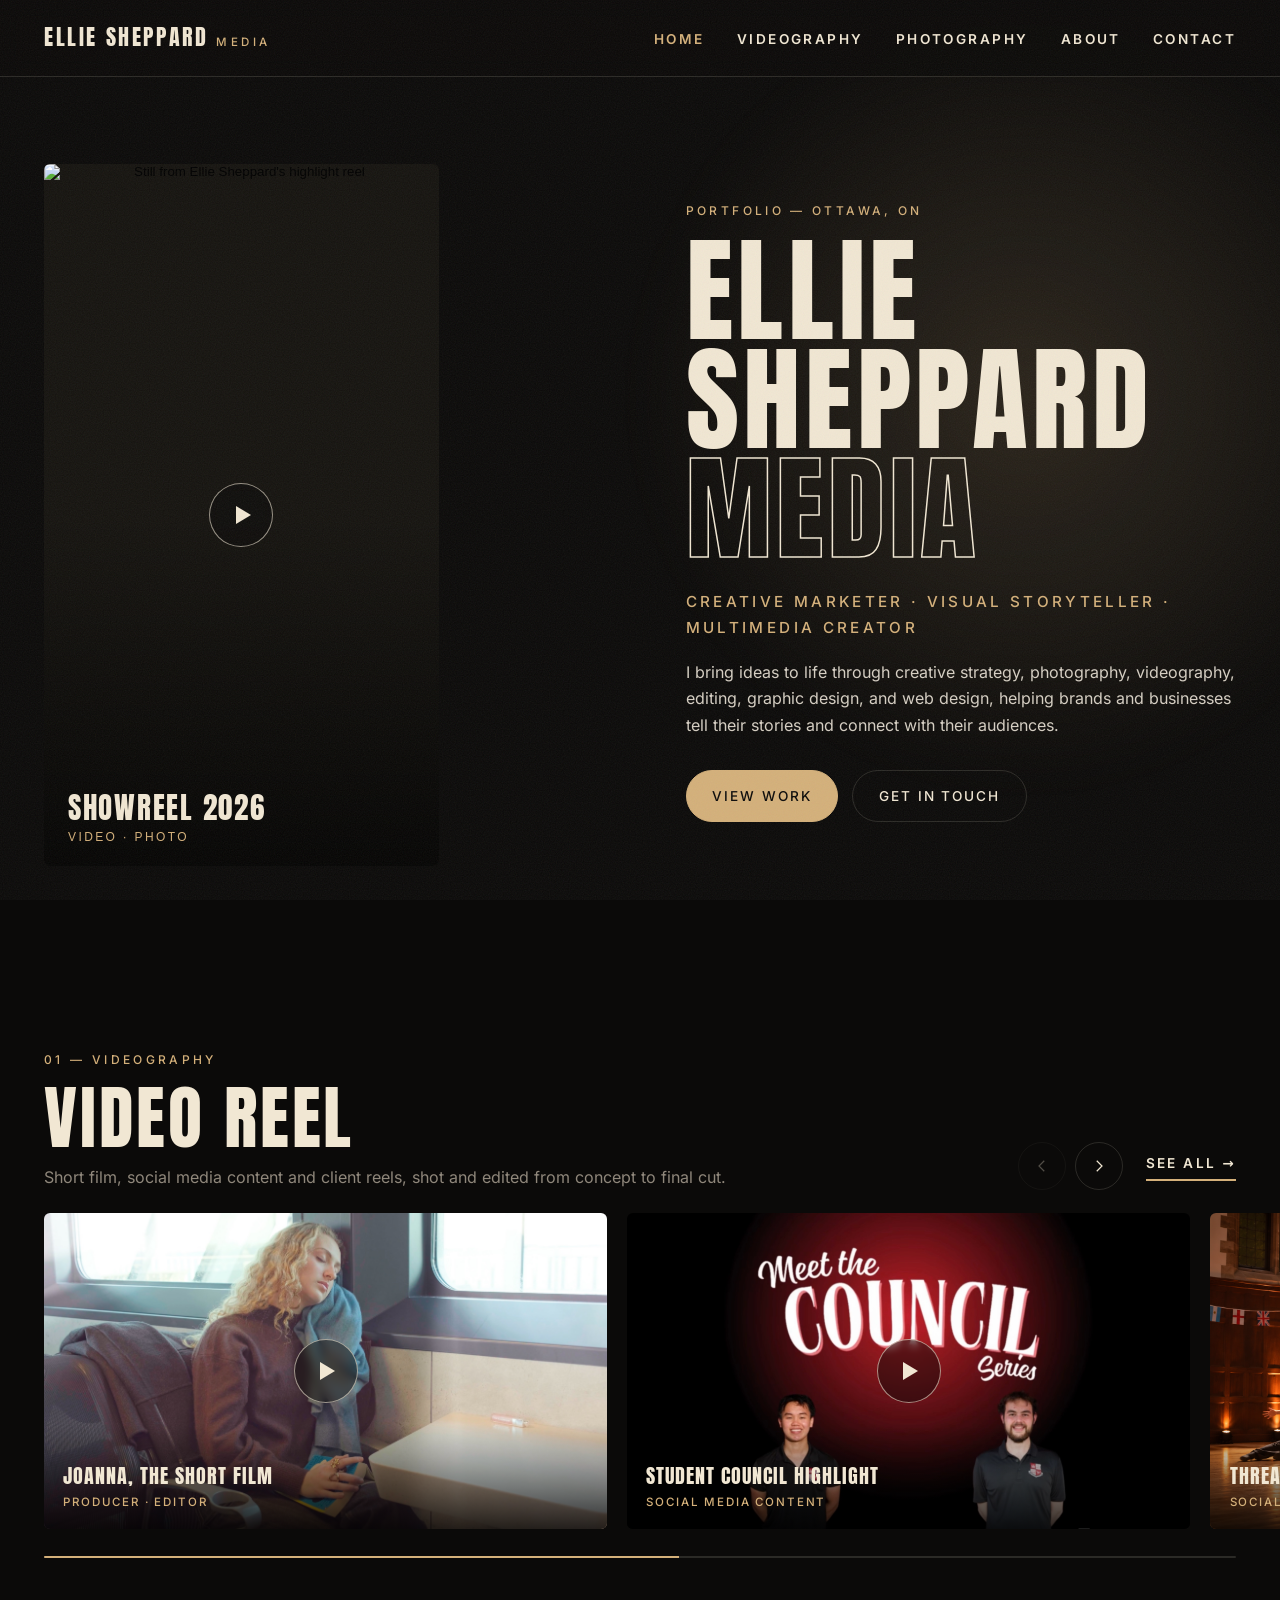
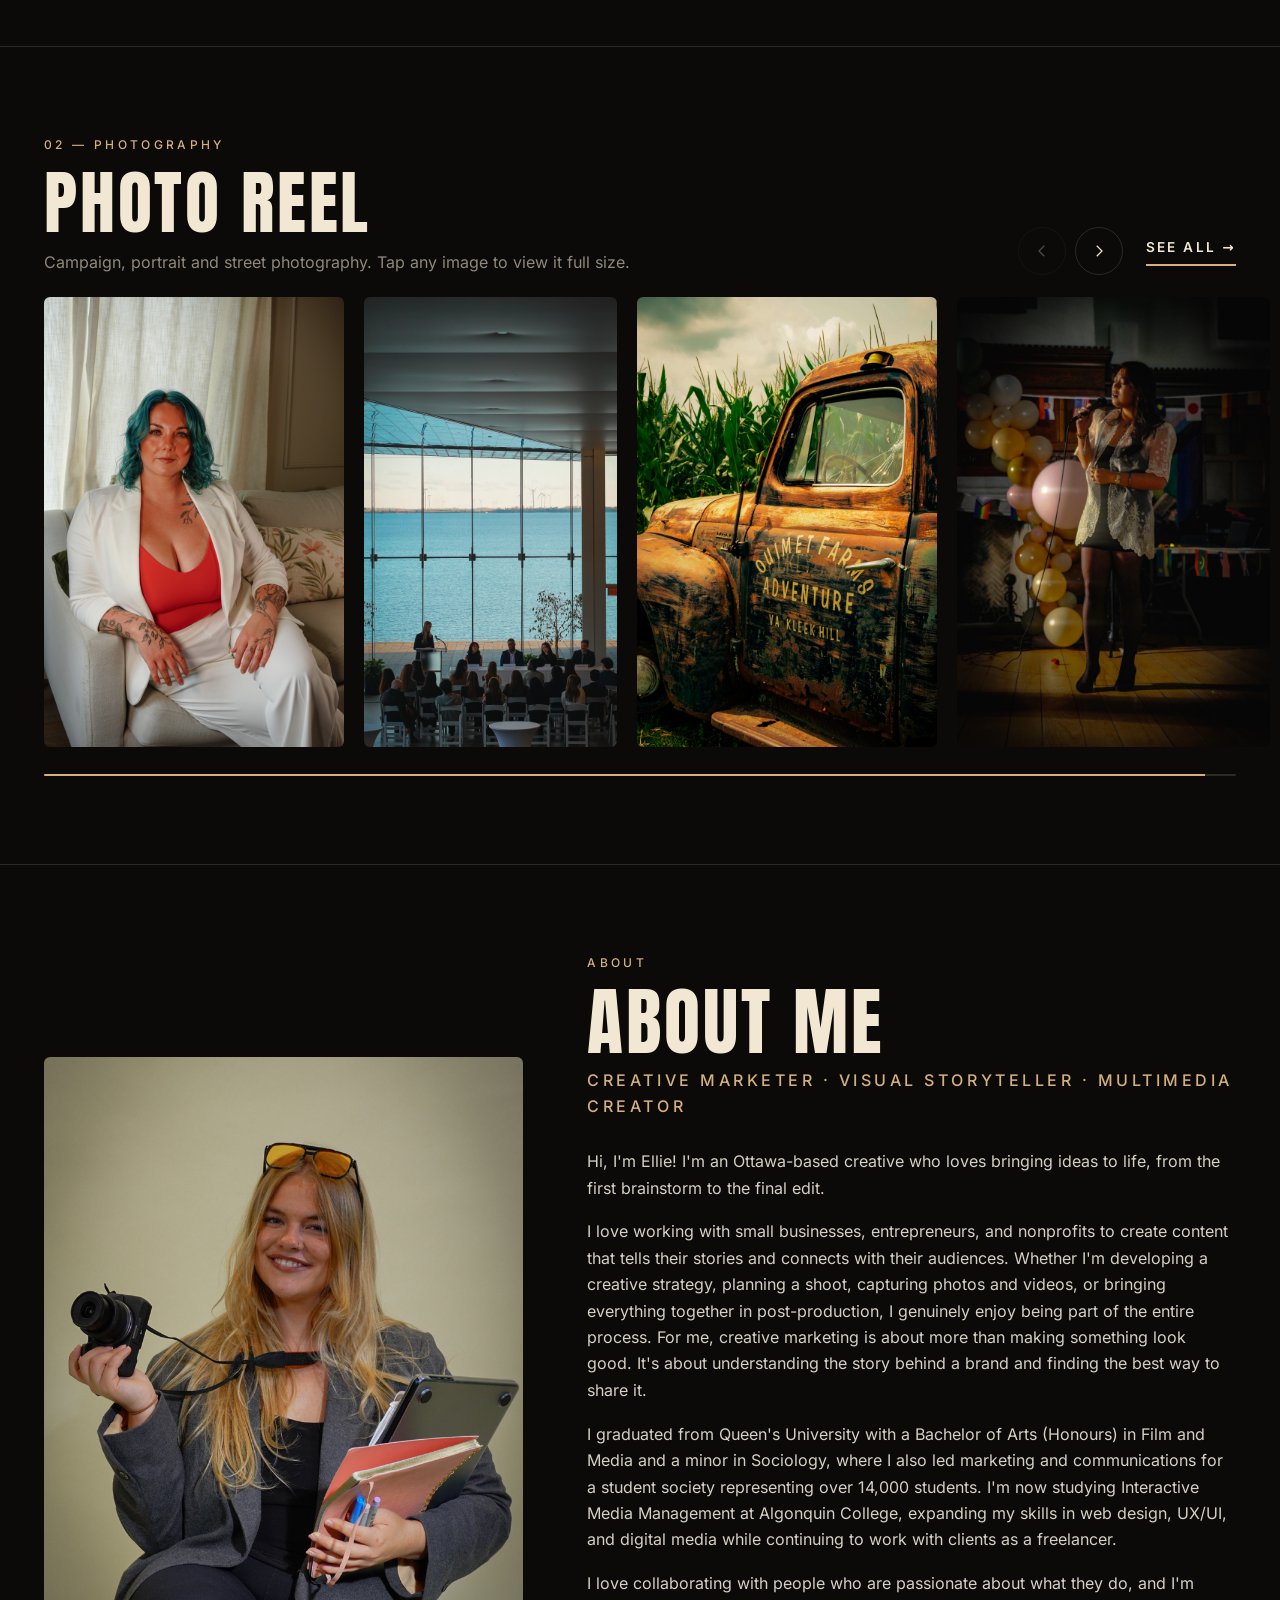
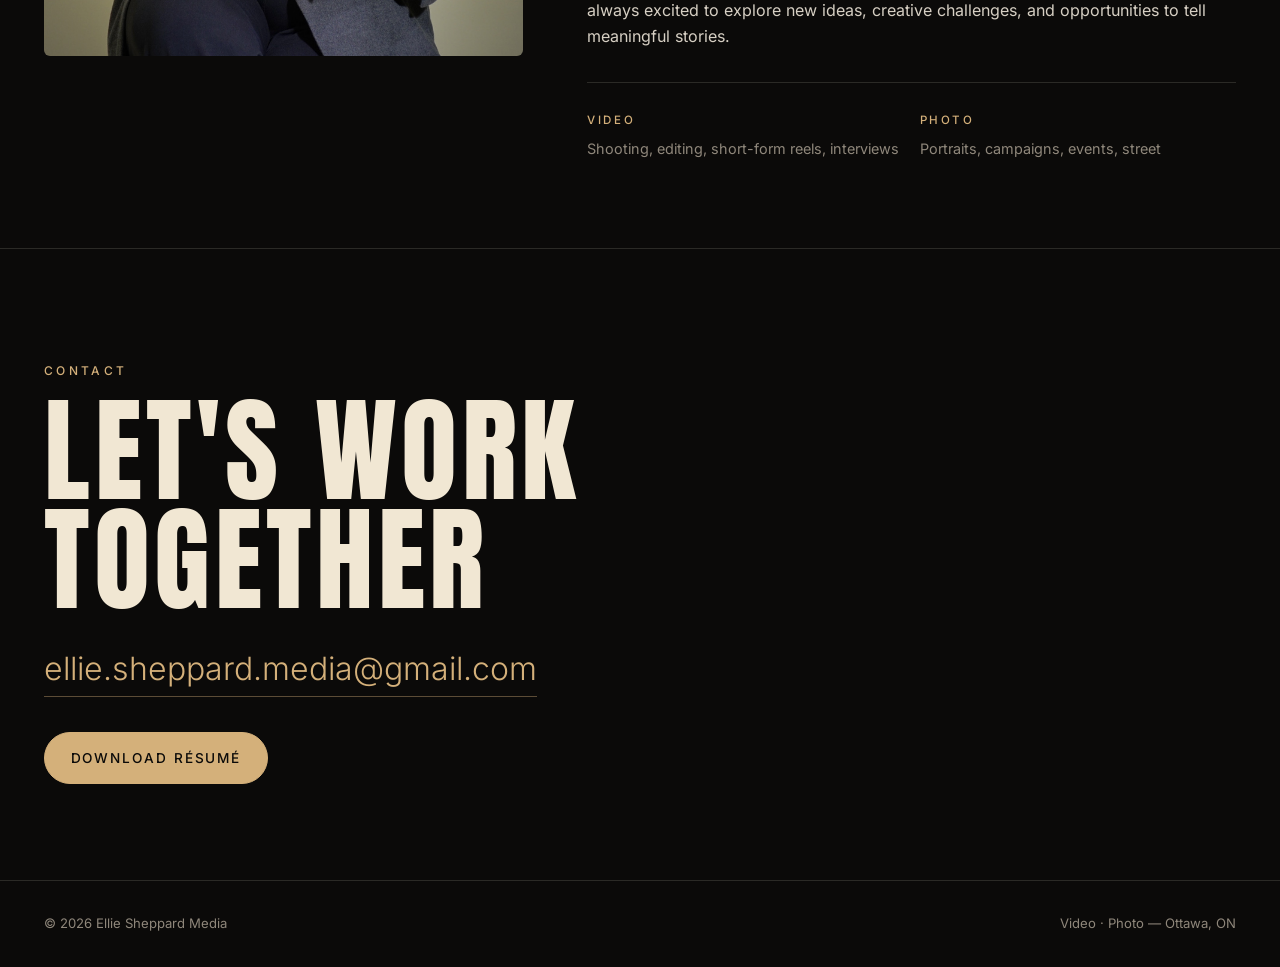
==== index.html @ 765bbcaa "Add files via upload" ====
<!DOCTYPE html>
<html lang="en">

<head>
  <meta charset="UTF-8">
  <meta name="viewport" content="width=device-width, initial-scale=1.0">
  <title>Ellie Sheppard Media — Video &amp; Photo</title>
  <meta name="description"
    content="Portfolio of Ellie Sheppard — visual storyteller, video editor and photographer based in Ottawa.">
  <link rel="stylesheet" href="css/style.css">
</head>

<body>
  <a class="skip-link" href="#main">Skip to content</a>

  <!-- ============ HEADER (same on every page) ============ -->
  <header class="site-header">
    <div class="container nav-bar">
      <a class="logo" href="index.html">ELLIE SHEPPARD <span>Media</span></a>
      <button class="nav-toggle" aria-label="Open menu" aria-expanded="false" aria-controls="nav-links">
        <span></span><span></span><span></span>
      </button>
      <ul class="nav-links" id="nav-links">
        <li><a href="index.html" aria-current="page">Home</a></li>
        <li><a href="videography.html">Videography</a></li>
        <li><a href="photography.html">Photography</a></li>
        <li><a href="index.html#about">About</a></li>
        <li><a href="index.html#contact">Contact</a></li>
      </ul>
    </div>
  </header>

  <main id="main">

    <!-- ============ HERO ============ -->
    <section class="hero">
      <div class="container hero-grid">
        <div class="hero-media reveal">
          <!-- Put your showreel's Vimeo link/ID in data-vimeo -->
          <button class="showreel" data-vimeo="https://vimeo.com/1246930982" data-inline aria-label="Play showreel">
            <img src="https://vumbnail.com/1246930982.jpg" alt="Still from Ellie Sheppard's highlight reel">
            <span class="play" aria-hidden="true"></span>
            <span class="showreel-label">
              <strong>Showreel 2026</strong>
              <em>Video · Photo</em>
            </span>
          </button>
        </div>

        <div class="hero-text reveal">
          <span class="eyebrow">Portfolio — Ottawa, ON</span>
          <h1 class="display hero-title">Ellie<br>Sheppard<br><span class="outline">Media</span></h1>
          <p class="tagline">Creative Marketer · Visual Storyteller · Multimedia Creator</p>
          <p class="lead">I bring ideas to life through creative strategy, photography, videography, editing, graphic design, and web design, helping brands and businesses tell their stories and connect with their audiences.</p>
          <div class="btn-row">
            <a class="btn" href="#work">View work</a>
            <a class="btn btn--ghost" href="#contact">Get in touch</a>
          </div>
        </div>
      </div>
    </section>

    <!-- ============ SELECTED WORK: VIDEO ============ -->
    <section class="section" id="work">
      <div class="group">
        <div class="container section-head reveal">
          <div class="head-text">
            <span class="eyebrow">01 — Videography</span>
            <h2 class="display">Video Reel</h2>
            <p>Short film, social media content and client reels, shot and edited from concept to final cut.</p>
          </div>
          <div class="controls">
            <button class="arrow" data-dir="-1" aria-label="Previous"><svg viewBox="0 0 24 24" fill="none"
                stroke="currentColor" stroke-width="1.6">
                <path d="M15 5l-7 7 7 7" />
              </svg></button>
            <button class="arrow" data-dir="1" aria-label="Next"><svg viewBox="0 0 24 24" fill="none"
                stroke="currentColor" stroke-width="1.6">
                <path d="M9 5l7 7-7 7" />
              </svg></button>
            <a class="see-all" href="videography.html">See all →</a>
          </div>
        </div>
        <div class="carousel">
          <div class="track">
            <!-- VIDEO CARD: paste the Vimeo link or ID into data-vimeo -->
            <button class="card card--landscape" data-vimeo="https://vimeo.com/1201896177?fl=ip&fe=ec&share=copy">
              <img src="photos-videos/Photography/joanna-thumbnail.jpeg" alt="Short film Joanna" loading="lazy">
              <span class="play" aria-hidden="true"></span>
              <span class="caption"><strong>Joanna, The Short Film</strong><em>Producer · Editor</em></span>
            </button>
            <button class="card card--landscape" data-vimeo="https://vimeo.com/1166498525?fl=tl&fe=ec&share=copy">
              <img src="photos-videos/Photography/mtc-thumbnail.jpeg" alt="Student council highlight interview"
                loading="lazy">
              <span class="play" aria-hidden="true"></span>
              <span class="caption"><strong>Student Council Highlight</strong><em>Social Media Content</em></span>
            </button>
            <button class="card card--landscape" data-vimeo="https://vimeo.com/1166500563?fl=tl&fe=ec&share=copy">
              <img src="photos-videos/Photography/threads-thumbnail.png" alt="Threads Cultural Fashion Show"
                loading="lazy">
              <span class="play" aria-hidden="true"></span>
              <span class="caption"><strong>Threads Cultural Fashion Show</strong><em>Social Media Content </em></span>
            </button>
            <button class="card card--landscape" data-vimeo="https://vimeo.com/1201770491?share=copy&fl=sv&fe=ci">
              <img src="photos-videos/Photography/founder-thumbnail.jpeg" alt="Two students against a red wall"
                loading="lazy">
              <span class="play" aria-hidden="true"></span>
              <span class="caption"><strong>Founder Story</strong><em>Videographer · Social Media Content</em></span>
            </button>
          </div>
          <div class="progress"><span></span></div>
        </div>
      </div>
    </section>

    <!-- ============ SELECTED WORK: PHOTO ============ -->
    <section class="section">
      <div class="group">
        <div class="container section-head reveal">
          <div class="head-text">
            <span class="eyebrow">02 — Photography</span>
            <h2 class="display">Photo Reel</h2>
            <p>Campaign, portrait and street photography. Tap any image to view it full size.</p>
          </div>
          <div class="controls">
            <button class="arrow" data-dir="-1" aria-label="Previous"><svg viewBox="0 0 24 24" fill="none"
                stroke="currentColor" stroke-width="1.6">
                <path d="M15 5l-7 7 7 7" />
              </svg></button>
            <button class="arrow" data-dir="1" aria-label="Next"><svg viewBox="0 0 24 24" fill="none"
                stroke="currentColor" stroke-width="1.6">
                <path d="M9 5l7 7-7 7" />
              </svg></button>
            <a class="see-all" href="photography.html">See all →</a>
          </div>
        </div>
        <div class="carousel">
          <div class="track">
            <!-- PHOTO CARD: just swap the image file -->
            <button class="card card--photo" data-photo>
              <img src="photos-videos/Photography/STAYBL-Bookcover-2.jpg"
                alt="Headshot taken of a client for her book cover image" loading="lazy">
            </button>
            <button class="card card--photo" data-photo>
              <img src="photos-videos/Photography/Life-AAS-3.jpg" alt="Student network event in progress"
                loading="lazy">
            </button>
            <button class="card card--photo" data-photo>
              <img src="photos-videos/Photography/truck-2.jpg" alt="Truck in corn field representing company logo"
                loading="lazy">
            </button>
            <button class="card card--photo" data-photo>
              <img src="photos-videos/Photography/threads-final.jpg" alt="Singer performing at fashion show"
                loading="lazy">
            </button>
          </div>
          <div class="progress"><span></span></div>
        </div>
      </div>
    </section>

    <!-- ============ ABOUT ============ -->
    <section class="section" id="about">
      <div class="container about-grid">
        <div class="about-photo reveal">
          <img src="photos-videos/Photography/ellie-headshot.jpg" alt="Portrait of Ellie Sheppard" loading="lazy">
        </div>
        <div class="about-text reveal">
          <div class="head">
            <span class="eyebrow">About</span>
            <h2 class="display">About Me</h2>
            <span class="tagline">Creative Marketer · Visual Storyteller · Multimedia Creator</span>
          </div>
          <p>Hi, I'm Ellie! I'm an Ottawa-based creative who loves bringing ideas to life, from the first brainstorm to the final edit.</p>
          <p>I love working with small businesses, entrepreneurs, and nonprofits to create content that tells their stories and connects with their audiences. Whether I'm developing a creative strategy, planning a shoot, capturing photos and videos, or bringing everything together in post-production, I genuinely enjoy being part of the entire process. For me, creative marketing is about more than making something look good. It's about understanding the story behind a brand and finding the best way to share it.</p>
          <p>I graduated from Queen's University with a Bachelor of Arts (Honours) in Film and Media and a minor in Sociology, where I also led marketing and communications for a student society representing over 14,000 students. I'm now studying Interactive Media Management at Algonquin College, expanding my skills in web design, UX/UI, and digital media while continuing to work with clients as a freelancer.</p>
          <p>I love collaborating with people who are passionate about what they do, and I'm always excited to explore new ideas, creative challenges, and opportunities to tell meaningful stories.</p>
          <div class="skills">
            <div>
              <h4>Video</h4>
              <p>Shooting, editing, short-form reels, interviews</p>
            </div>
            <div>
              <h4>Photo</h4>
              <p>Portraits, campaigns, events, street</p>
            </div>
          </div>
        </div>
      </div>
    </section>

    <!-- ============ CONTACT ============ -->
    <section class="section contact" id="contact">
      <div class="container reveal">
        <span class="eyebrow">Contact</span>
        <h2 class="display">Let's work<br>together</h2>
        <a class="email" href="mailto:ellie.sheppard.media@gmail.com">ellie.sheppard.media@gmail.com</a>
        <div class="btn-row">
          <!-- CHANGE: put resume.pdf in the main folder -->
          <a class="btn" href="resume.pdf" target="_blank" rel="noopener">Download résumé</a>
        </div>
      </div>
    </section>
  </main>

  <!-- ============ FOOTER (same on every page) ============ -->
  <footer class="site-footer">
    <div class="container">
      <span>© <span data-year>2026</span> Ellie Sheppard Media</span>
      <span>Video · Photo — Ottawa, ON</span>
    </div>
  </footer>

  <!-- Lightbox for videos and photos -->
  <dialog class="lightbox" aria-label="Media viewer">
    <button class="lb-close" aria-label="Close">Close ✕</button>
    <div class="lb-content"></div>
  </dialog>

  <script src="js/main.js"></script>
</body>

</html>
---- css/style.css ----
/* =========================================================
   Ellie Sheppard Media — Portfolio
   Colours + fonts live in :root so they're easy to change.
   ========================================================= */

/* 2 fonts: Anton (titles) + Inter (everything else). Stored in /fonts (OFL-licensed) */
@font-face { font-family: "Anton"; src: url("../fonts/anton-latin-400-normal.woff2") format("woff2"); font-weight: 400; font-style: normal; font-display: swap; }
@font-face { font-family: "Inter"; src: url("../fonts/inter-latin-300-normal.woff2") format("woff2"); font-weight: 300; font-style: normal; font-display: swap; }
@font-face { font-family: "Inter"; src: url("../fonts/inter-latin-400-normal.woff2") format("woff2"); font-weight: 400; font-style: normal; font-display: swap; }
@font-face { font-family: "Inter"; src: url("../fonts/inter-latin-500-normal.woff2") format("woff2"); font-weight: 500; font-style: normal; font-display: swap; }
@font-face { font-family: "Inter"; src: url("../fonts/inter-latin-600-normal.woff2") format("woff2"); font-weight: 600; font-style: normal; font-display: swap; }

:root {
  --bg: #0b0a09;         /* page background (near-black) */
  --bg-2: #15130f;        /* cards / panels */
  --cream: #f1e7d3;       /* headings */
  --gold: #d4b07a;        /* accent */
  --text: #d6cfc3;        /* body text */
  --muted: #8f877b;       /* secondary text */
  --line: rgba(241, 231, 211, 0.14);

  --font-display: "Anton", "Oswald", Impact, sans-serif;
  --font-body: "Inter", system-ui, -apple-system, sans-serif;

  --max: 1240px;
  /* side padding that lines carousels up with the content column */
  --pad: max(1.5rem, calc((100vw - var(--max)) / 2));
  --radius: 6px;
}

*,
*::before,
*::after { box-sizing: border-box; }

html { scroll-behavior: smooth; }

body {
  margin: 0;
  background: var(--bg);
  color: var(--text);
  font-family: var(--font-body);
  font-size: 1rem;
  line-height: 1.65;
  -webkit-font-smoothing: antialiased;
  overflow-x: hidden;
}

/* Film-grain overlay */
body::after {
  content: "";
  position: fixed;
  inset: 0;
  pointer-events: none;
  z-index: 100;
  opacity: 0.07;
  background-image: url("data:image/svg+xml,%3Csvg xmlns='http://www.w3.org/2000/svg' width='200' height='200'%3E%3Cfilter id='n'%3E%3CfeTurbulence type='fractalNoise' baseFrequency='.85' numOctaves='3' stitchTiles='stitch'/%3E%3C/filter%3E%3Crect width='100%25' height='100%25' filter='url(%23n)'/%3E%3C/svg%3E");
}

img { display: block; max-width: 100%; }
a { color: inherit; }

.container {
  width: 100%;
  max-width: var(--max);
  margin: 0 auto;
  padding: 0 1.5rem;
}

.skip-link {
  position: absolute;
  left: -999px;
  top: 0;
  background: var(--gold);
  color: var(--bg);
  padding: .5rem 1rem;
  z-index: 200;
}
.skip-link:focus { left: 1rem; }

:focus-visible { outline: 2px solid var(--gold); outline-offset: 3px; }

/* ---------- Type ---------- */

.eyebrow {
  display: block;
  font-family: var(--font-body);
  font-size: .75rem;
  font-weight: 500;
  letter-spacing: .28em;
  text-transform: uppercase;
  color: var(--gold);
  margin-bottom: .9rem;
}

.display {
  font-family: var(--font-display);
  font-weight: 400;
  text-transform: uppercase;
  letter-spacing: .04em;
  line-height: .95;
  color: var(--cream);
  margin: 0;
}

.tagline {
  font-family: var(--font-body);
  font-weight: 500;
  text-transform: uppercase;
  color: var(--gold);
  letter-spacing: .22em;
}

/* ---------- Header ---------- */

.site-header {
  position: sticky;
  top: 0;
  z-index: 50;
  background: rgba(11, 10, 9, .82);
  backdrop-filter: blur(10px);
  -webkit-backdrop-filter: blur(10px);
  border-bottom: 1px solid var(--line);
}

.nav-bar {
  display: flex;
  align-items: center;
  justify-content: space-between;
  height: 76px;
}

.logo {
  text-decoration: none;
  display: flex;
  align-items: baseline;
  gap: .5rem;
  font-family: var(--font-display);
  font-size: 1.35rem;
  letter-spacing: .12em;
  color: var(--cream);
  white-space: nowrap;
}
.logo span {
  font-family: var(--font-body);
  font-size: .72rem;
  font-weight: 500;
  letter-spacing: .3em;
  text-transform: uppercase;
  color: var(--gold);
}

.nav-links {
  display: flex;
  gap: 2rem;
  list-style: none;
  margin: 0;
  padding: 0;
}
.nav-links a {
  font-family: var(--font-body);
  font-size: .85rem;
  font-weight: 600;
  letter-spacing: .18em;
  text-transform: uppercase;
  text-decoration: none;
  color: var(--cream);
  transition: color .2s;
}
.nav-links a:hover,
.nav-links a[aria-current="page"] { color: var(--gold); }

.nav-toggle {
  display: none;
  background: none;
  border: 0;
  color: var(--cream);
  cursor: pointer;
  padding: .5rem;
}
.nav-toggle span {
  display: block;
  width: 26px;
  height: 2px;
  background: currentColor;
  margin: 6px 0;
  transition: transform .3s, opacity .3s;
}

@media (max-width: 860px) {
  .nav-toggle { display: block; }
  .nav-links {
    position: absolute;
    top: 76px;
    right: 0;
    left: 0;
    flex-direction: column;
    align-items: flex-end;
    gap: 1.2rem;
    padding: 1.75rem 1.5rem 2rem;
    background: var(--bg);
    border-bottom: 1px solid var(--line);
    display: none;
  }
  .nav-links.open { display: flex; }
  .nav-links a { font-size: 1rem; }
  .nav-toggle[aria-expanded="true"] span:nth-child(1) { transform: translateY(8px) rotate(45deg); }
  .nav-toggle[aria-expanded="true"] span:nth-child(2) { opacity: 0; }
  .nav-toggle[aria-expanded="true"] span:nth-child(3) { transform: translateY(-8px) rotate(-45deg); }
}

/* ---------- Hero (home) ---------- */

.hero {
  position: relative;
  padding: 5rem 0 6rem;
  min-height: calc(100vh - 76px);
  display: flex;
  align-items: center;
  isolation: isolate;
  overflow-x: clip; /* stop the glow causing sideways scroll */
}
/* soft gold glow instead of a photo background */
.hero::before {
  content: "";
  position: absolute;
  z-index: -1;
  width: 70vw;
  height: 70vw;
  max-width: 900px;
  max-height: 900px;
  right: -15vw;
  top: -10vw;
  background: radial-gradient(circle, rgba(212, 176, 122, .16), transparent 62%);
  filter: blur(20px);
}

.hero-grid {
  display: grid;
  grid-template-columns: 1.05fr 1fr;
  gap: 4rem;
  align-items: center;
}

.hero-text { text-align: right; }

.hero-title {
  font-size: clamp(3.6rem, 9vw, 8.5rem);
}
.hero-title .outline {
  color: transparent;
  -webkit-text-stroke: 1.5px var(--cream);
}

.hero-text .tagline {
  font-size: clamp(.8rem, 1.2vw, .95rem);
  margin: 1.6rem 0 1.2rem;
}

.hero-text p.lead {
  max-width: 42ch;
  margin: 0 0 2rem auto;
  color: var(--text);
}

.btn-row {
  display: flex;
  gap: .9rem;
  justify-content: flex-end;
  flex-wrap: wrap;
}

.btn {
  display: inline-flex;
  align-items: center;
  gap: .6rem;
  padding: .85rem 1.6rem;
  border-radius: 999px;
  border: 1px solid var(--gold);
  font-size: .85rem;
  font-weight: 500;
  letter-spacing: .14em;
  text-transform: uppercase;
  text-decoration: none;
  color: var(--bg);
  background: var(--gold);
  cursor: pointer;
  transition: background .25s, color .25s, transform .25s;
}
.btn:hover { transform: translateY(-2px); background: var(--cream); border-color: var(--cream); }
.btn--ghost { background: transparent; color: var(--cream); border-color: var(--line); }
.btn--ghost:hover { background: transparent; border-color: var(--gold); color: var(--gold); }

.showreel {
  position: relative;
  aspect-ratio: 4 / 5;
  border-radius: var(--radius);
  overflow: hidden;
  cursor: pointer;
  border: 0;
  padding: 0;
  width: 100%;
  background: var(--bg-2);
}
.showreel img {
  width: 100%;
  height: 100%;
  object-fit: cover;
  transition: transform .8s ease;
}
.showreel:hover img { transform: scale(1.04); }
.showreel::after {
  content: "";
  position: absolute;
  inset: 0;
  background: linear-gradient(180deg, transparent 50%, rgba(0, 0, 0, .75));
}
.showreel-label {
  position: absolute;
  left: 1.5rem;
  bottom: 1.4rem;
  z-index: 2;
  text-align: left;
  color: var(--cream);
}
.showreel-label strong {
  display: block;
  font-family: var(--font-display);
  font-weight: 400;
  font-size: 1.8rem;
  letter-spacing: .06em;
  text-transform: uppercase;
}
.showreel-label em { font-style: normal; font-size: .75rem; letter-spacing: .2em; text-transform: uppercase; color: var(--gold); }

@media (max-width: 860px) {
  .hero { min-height: auto; padding: 3rem 0 4rem; }
  .hero-grid { grid-template-columns: 1fr; gap: 2.5rem; }
  .hero-media { order: 2; }
  .showreel { aspect-ratio: 16 / 10; }
}

/* ---------- Page hero (inner pages) ---------- */

.page-hero {
  position: relative;
  padding: 6rem 0 3rem;
  text-align: right;
  isolation: isolate;
  overflow-x: clip; /* stop the glow causing sideways scroll */
}
.page-hero::before {
  content: "";
  position: absolute;
  z-index: -1;
  right: -10vw;
  top: -20vw;
  width: 60vw;
  height: 60vw;
  max-width: 800px;
  max-height: 800px;
  background: radial-gradient(circle, rgba(212, 176, 122, .13), transparent 62%);
}
.page-hero h1 { font-size: clamp(3.2rem, 9vw, 7.5rem); }
.page-hero p {
  max-width: 52ch;
  margin: 1.2rem 0 0 auto;
}

/* ---------- Sections ---------- */

.section { padding: 5.5rem 0; }
.section + .section { border-top: 1px solid var(--line); }

.group + .group { margin-top: 4.5rem; }

.section-head {
  display: flex;
  justify-content: space-between;
  align-items: flex-end;
  gap: 2rem;
  margin-bottom: 2.2rem;
}

.section-head .head-text {
  text-align: right;
  margin-left: auto;
  order: 2;
}
.section-head h2 { font-size: clamp(2.4rem, 5.5vw, 4.4rem); }
.section-head h3 { font-size: clamp(1.8rem, 3.6vw, 2.7rem); color: var(--gold); }
.section-head p {
  max-width: 46ch;
  margin: .8rem 0 0 auto;
  color: var(--muted);
}

.controls {
  order: 1;
  display: flex;
  align-items: center;
  gap: .6rem;
  flex-shrink: 0;
}

.arrow {
  width: 48px;
  height: 48px;
  border-radius: 50%;
  border: 1px solid var(--line);
  background: transparent;
  color: var(--cream);
  cursor: pointer;
  display: grid;
  place-items: center;
  transition: border-color .2s, color .2s, opacity .2s;
}
.arrow:hover:not(:disabled) { border-color: var(--gold); color: var(--gold); }
.arrow:disabled { opacity: .3; cursor: default; }
.arrow svg { width: 18px; height: 18px; }

.see-all {
  margin-left: .8rem;
  padding-bottom: .3rem;
  font-family: var(--font-body);
  font-size: .85rem;
  font-weight: 600;
  letter-spacing: .18em;
  text-transform: uppercase;
  color: var(--cream);
  text-decoration: none;
  white-space: nowrap;
  border-bottom: 2px solid var(--gold);
  transition: color .2s;
}
.see-all:hover { color: var(--gold); }

@media (max-width: 700px) {
  .section { padding: 4rem 0; }
  .section-head { flex-direction: column; align-items: flex-end; gap: 1.2rem; }
  .controls { order: 3; }
}
/* phones/tablets swipe — hide the arrow buttons */
@media (hover: none) {
  .arrow { display: none; }
  .see-all { margin-left: 0; }
}

/* ---------- Carousel ---------- */

.carousel { position: relative; }

.track {
  display: flex;
  gap: 1.25rem;
  overflow-x: auto;
  overscroll-behavior-x: contain;
  scroll-snap-type: x mandatory;
  scroll-padding-inline: var(--pad);
  padding: 0 var(--pad) 1.25rem;
  scrollbar-width: none;
  cursor: grab;
  -webkit-overflow-scrolling: touch;
}
.track::-webkit-scrollbar { display: none; }
.track.dragging { cursor: grabbing; scroll-snap-type: none; }
.track.dragging * { pointer-events: none; }

.progress {
  margin: .4rem var(--pad) 0;
  height: 2px;
  background: var(--line);
  border-radius: 2px;
  overflow: hidden;
}
.progress span {
  display: block;
  height: 100%;
  width: 20%;
  background: var(--gold);
  transform-origin: left;
  transition: width .15s linear, margin-left .15s linear;
}

/* ---------- Cards ---------- */

.card {
  position: relative;
  flex: 0 0 auto;
  scroll-snap-align: start;
  border-radius: var(--radius);
  overflow: hidden;
  background: var(--bg-2);
  border: 0;
  padding: 0;
  color: inherit;
  font: inherit;
  text-align: left;
  cursor: pointer;
}

.card img {
  width: 100%;
  height: 100%;
  object-fit: cover;
  transition: transform .7s ease, filter .4s;
  user-select: none;
  -webkit-user-drag: none;
}
.card:hover img { transform: scale(1.045); }

.card--landscape { width: clamp(280px, 44vw, 620px); aspect-ratio: 16 / 9; }
.card--portrait  { width: clamp(190px, 21vw, 280px); aspect-ratio: 9 / 16; }
.card--photo     { height: clamp(320px, 56vh, 540px); }
.card--photo img { width: auto; height: 100%; }

@media (max-width: 700px) {
  .card--landscape { width: 82vw; }
  .card--portrait  { width: 58vw; }
  .card--photo     { height: 60vh; max-height: 460px; }
  .card--photo img { max-width: 84vw; object-fit: cover; }
}

/* caption overlay */
.card .caption {
  position: absolute;
  left: 0;
  right: 0;
  bottom: 0;
  padding: 2.5rem 1.2rem 1rem;
  background: linear-gradient(180deg, transparent, rgba(0, 0, 0, .82));
  pointer-events: none;
}
.caption strong {
  display: block;
  font-family: var(--font-display);
  font-weight: 400;
  font-size: 1.25rem;
  letter-spacing: .05em;
  text-transform: uppercase;
  color: var(--cream);
  line-height: 1.15;
}
.caption em {
  font-family: var(--font-body);
  font-style: normal;
  font-size: .72rem;
  font-weight: 500;
  letter-spacing: .16em;
  text-transform: uppercase;
  color: var(--gold);
}

/* play button */
.play {
  position: absolute;
  top: 50%;
  left: 50%;
  width: 64px;
  height: 64px;
  margin: -32px 0 0 -32px;
  border-radius: 50%;
  background: rgba(11, 10, 9, .45);
  border: 1px solid rgba(241, 231, 211, .6);
  backdrop-filter: blur(4px);
  display: grid;
  place-items: center;
  transition: transform .3s, background .3s;
  z-index: 2;
}
.play::before {
  content: "";
  margin-left: 4px;
  border-style: solid;
  border-width: 9px 0 9px 15px;
  border-color: transparent transparent transparent var(--cream);
}
.card:hover .play,
.showreel:hover .play { transform: scale(1.1); background: var(--gold); }
.card:hover .play::before,
.showreel:hover .play::before { border-left-color: var(--bg); }
.card--portrait .play { width: 54px; height: 54px; margin: -27px 0 0 -27px; }

/* web design cards */
.card--web {
  width: clamp(290px, 40vw, 520px);
  border: 1px solid var(--line);
  cursor: default;
  display: flex;
  flex-direction: column;
}
.card--web .shot { aspect-ratio: 16 / 10; overflow: hidden; }
.card--web .body { padding: 1.4rem 1.4rem 1.6rem; display: flex; flex-direction: column; gap: .7rem; flex: 1; }
.card--web h4 {
  margin: 0;
  font-family: var(--font-display);
  font-weight: 400;
  font-size: 1.6rem;
  letter-spacing: .04em;
  text-transform: uppercase;
  color: var(--cream);
  line-height: 1.1;
}
.card--web p { margin: 0; font-size: .95rem; color: var(--muted); }
.tags { display: flex; flex-wrap: wrap; gap: .4rem; list-style: none; padding: 0; margin: 0; }
.tags li {
  font-size: .72rem;
  letter-spacing: .12em;
  text-transform: uppercase;
  padding: .3rem .7rem;
  border: 1px solid var(--line);
  border-radius: 999px;
  color: var(--text);
}
.web-links { display: flex; gap: 1.2rem; margin-top: auto; padding-top: .4rem; }
.web-links a {
  font-family: var(--font-body);
  color: var(--gold);
  text-decoration: none;
}
.web-links a:hover { text-decoration: underline; text-underline-offset: 4px; }

/* ---------- About ---------- */

.about-grid {
  display: grid;
  grid-template-columns: 0.85fr 1.15fr;
  gap: 4rem;
  align-items: center;
}
.about-photo {
  aspect-ratio: 4 / 5;
  border-radius: var(--radius);
  overflow: hidden;
  background: var(--bg-2);
}
.about-photo img { width: 100%; height: 100%; object-fit: cover; }
.about-text .head { text-align: right; margin-bottom: 1.8rem; }
.about-text .head h2 { font-size: clamp(2.6rem, 6vw, 4.6rem); }
.about-text .head .tagline { margin-top: .6rem; display: block; }
.about-text p { margin: 0 0 1.1rem; }

.skills {
  display: grid;
  grid-template-columns: repeat(2, 1fr);
  gap: 1rem;
  margin-top: 2rem;
  padding-top: 1.8rem;
  border-top: 1px solid var(--line);
}
.skills h4 {
  margin: 0 0 .4rem;
  font-size: .72rem;
  letter-spacing: .22em;
  text-transform: uppercase;
  color: var(--gold);
  font-weight: 500;
}
.skills p { font-size: .9rem; color: var(--muted); margin: 0; }

@media (max-width: 860px) {
  .about-grid { grid-template-columns: 1fr; gap: 2.5rem; }
  .about-photo { max-width: 420px; aspect-ratio: 1; }
  .skills { grid-template-columns: 1fr; }
}

/* ---------- Contact ---------- */

.contact { text-align: right; padding: 7rem 0 6rem; }
.contact h2 { font-size: clamp(3rem, 9vw, 7.5rem); }
.contact .email {
  display: inline-block;
  margin: 1.8rem 0 2.2rem;
  font-family: var(--font-body);
  font-weight: 300;
  font-size: clamp(1.2rem, 3vw, 2rem);
  color: var(--gold);
  text-decoration: none;
  border-bottom: 1px solid rgba(212, 176, 122, .4);
  word-break: break-all;
}
.contact .email:hover { border-color: var(--gold); }
.socials {
  display: flex;
  justify-content: flex-end;
  flex-wrap: wrap;
  gap: 1.6rem;
  list-style: none;
  padding: 0;
  margin: 0 0 2.4rem;
}
.socials a {
  font-size: .8rem;
  letter-spacing: .22em;
  text-transform: uppercase;
  text-decoration: none;
  color: var(--cream);
}
.socials a:hover { color: var(--gold); }

/* ---------- Footer ---------- */

.site-footer {
  border-top: 1px solid var(--line);
  padding: 2rem 0;
  font-size: .82rem;
  color: var(--muted);
}
.site-footer .container {
  display: flex;
  justify-content: space-between;
  gap: 1rem;
  flex-wrap: wrap;
}
.site-footer a { color: var(--muted); text-decoration: none; }
.site-footer a:hover { color: var(--gold); }

/* ---------- Lightbox ---------- */

.lightbox {
  width: min(1100px, 94vw);
  max-height: 92vh;
  padding: 0;
  border: 0;
  background: transparent;
  overflow: visible;
}
.lightbox::backdrop { background: rgba(5, 5, 4, .92); }
.lightbox .lb-content {
  display: grid;
  place-items: center;
}
.lightbox .lb-content img {
  max-height: 86vh;
  width: auto;
  border-radius: var(--radius);
}
.lightbox .lb-content iframe {
  width: 100%;
  aspect-ratio: 16 / 9;
  border: 0;
  border-radius: var(--radius);
  background: #000;
}
.lightbox.is-portrait { width: min(420px, 92vw); }
.lightbox.is-portrait .lb-content iframe { aspect-ratio: 9 / 16; max-height: 86vh; }
.lb-close {
  position: absolute;
  top: -3rem;
  right: 0;
  background: none;
  border: 0;
  color: var(--cream);
  font-family: var(--font-body);
  font-size: .78rem;
  letter-spacing: .18em;
  text-transform: uppercase;
  cursor: pointer;
}
.lb-close:hover { color: var(--gold); }
.lb-note {
  padding: 3rem 2rem;
  text-align: center;
  background: var(--bg-2);
  border: 1px solid var(--line);
  border-radius: var(--radius);
  color: var(--text);
}

/* ---------- Reveal on scroll ---------- */

.reveal { opacity: 0; transform: translateY(24px); transition: opacity .9s ease, transform .9s ease; }
.reveal.in { opacity: 1; transform: none; }

@media (prefers-reduced-motion: reduce) {
  html { scroll-behavior: auto; }
  .reveal { opacity: 1; transform: none; transition: none; }
  .card img, .showreel img { transition: none; }
}

/* ---------- Tighter inner pages (Videography / Photography) ---------- */
.page-hero { padding: 2.5rem 0 0; }
.page-hero h1 { font-size: clamp(2.6rem, 5.5vw, 4.6rem); }
.page-hero p { margin-top: .6rem; }
.page-hero + .section { padding-top: 2rem; border-top: 0; }
.section-head { margin-bottom: 1.4rem; }
.section-head h3 { font-size: clamp(1.5rem, 2.6vw, 2.2rem); }
.section-head h3 + p { margin-top: .4rem; }
.card--photo { height: clamp(260px, 50vh, 480px); }

/* ---------- Left-aligned layout (overrides the right-aligned version above) ---------- */
.hero-text,
.page-hero,
.about-text .head,
.contact { text-align: left; }
.hero-text p.lead,
.page-hero p,
.section-head p { margin-left: 0; }
.btn-row,
.socials { justify-content: flex-start; }
.section-head .head-text { text-align: left; margin-left: 0; order: 1; }
.section-head .controls { order: 2; }
.see-all { margin-left: .8rem; }
@media (max-width: 700px) {
  .section-head { align-items: flex-start; }
}

/* ---------- Line the carousels up with the headings ---------- */
:root { --pad: max(1.5rem, calc((100vw - var(--max)) / 2 + 1.5rem)); }

/* ---------- Big featured video (Videography page) ---------- */
.card--featured { display: block; width: 100%; aspect-ratio: 16 / 9; }
.card--featured .play { width: 88px; height: 88px; margin: -44px 0 0 -44px; }
.card--featured .play::before { border-width: 12px 0 12px 20px; }
.card--featured .caption { padding: 4rem 2rem 1.6rem; }
.card--featured .caption strong { font-size: clamp(1.5rem, 3.2vw, 2.6rem); }
.page-hero + .featured { padding-top: 2rem; padding-bottom: 3rem; border-top: 0; }

/* ---------- Showreel: play button on top of the video ---------- */
.showreel video,
.showreel iframe {
  position: absolute;
  inset: 0;
  width: 100%;
  height: 100%;
  object-fit: cover;
  border: 0;
  pointer-events: none; /* clicks go to the card, which opens the full video */
}
.showreel .play,
.showreel-label { z-index: 3; }

/* ---------- Video playing right on the page ---------- */
.inline-player { position: relative; width: 100%; aspect-ratio: 16 / 9; border-radius: var(--radius); overflow: hidden; background: #000; }
.inline-player.is-portrait { aspect-ratio: 9 / 16; }
.inline-player iframe { position: absolute; inset: 0; width: 100%; height: 100%; border: 0; }

/* ---------- Vertical showreel (9:16) ---------- */
.showreel,
.hero .inline-player {
  aspect-ratio: 9 / 16;
  width: min(100%, calc(78vh * 9 / 16));
  margin-inline: auto;
}
@media (max-width: 860px) {
  .showreel { aspect-ratio: 9 / 16; }
}

/* ---------- Let description text run wider (fewer awkward line breaks) ---------- */
.section-head p,
.page-hero p,
.hero-text p.lead { max-width: 75ch; text-wrap: pretty; }
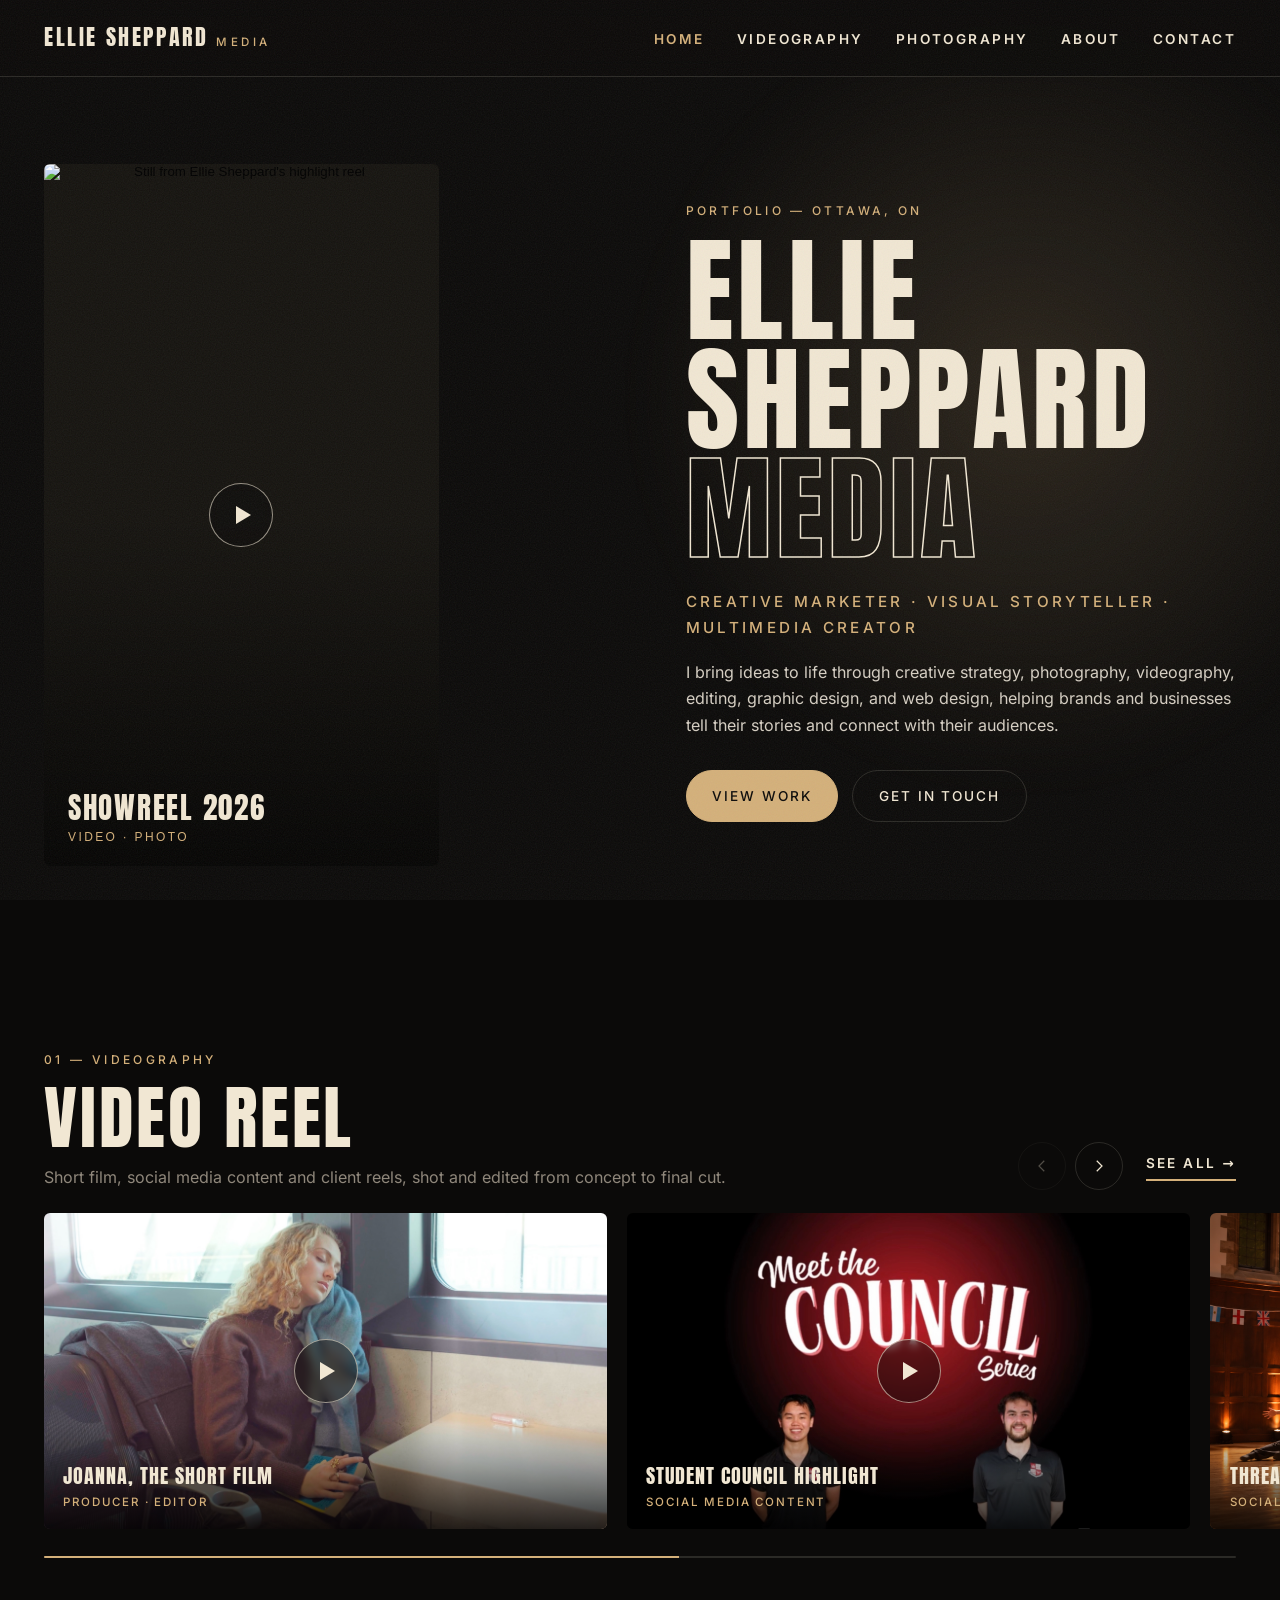
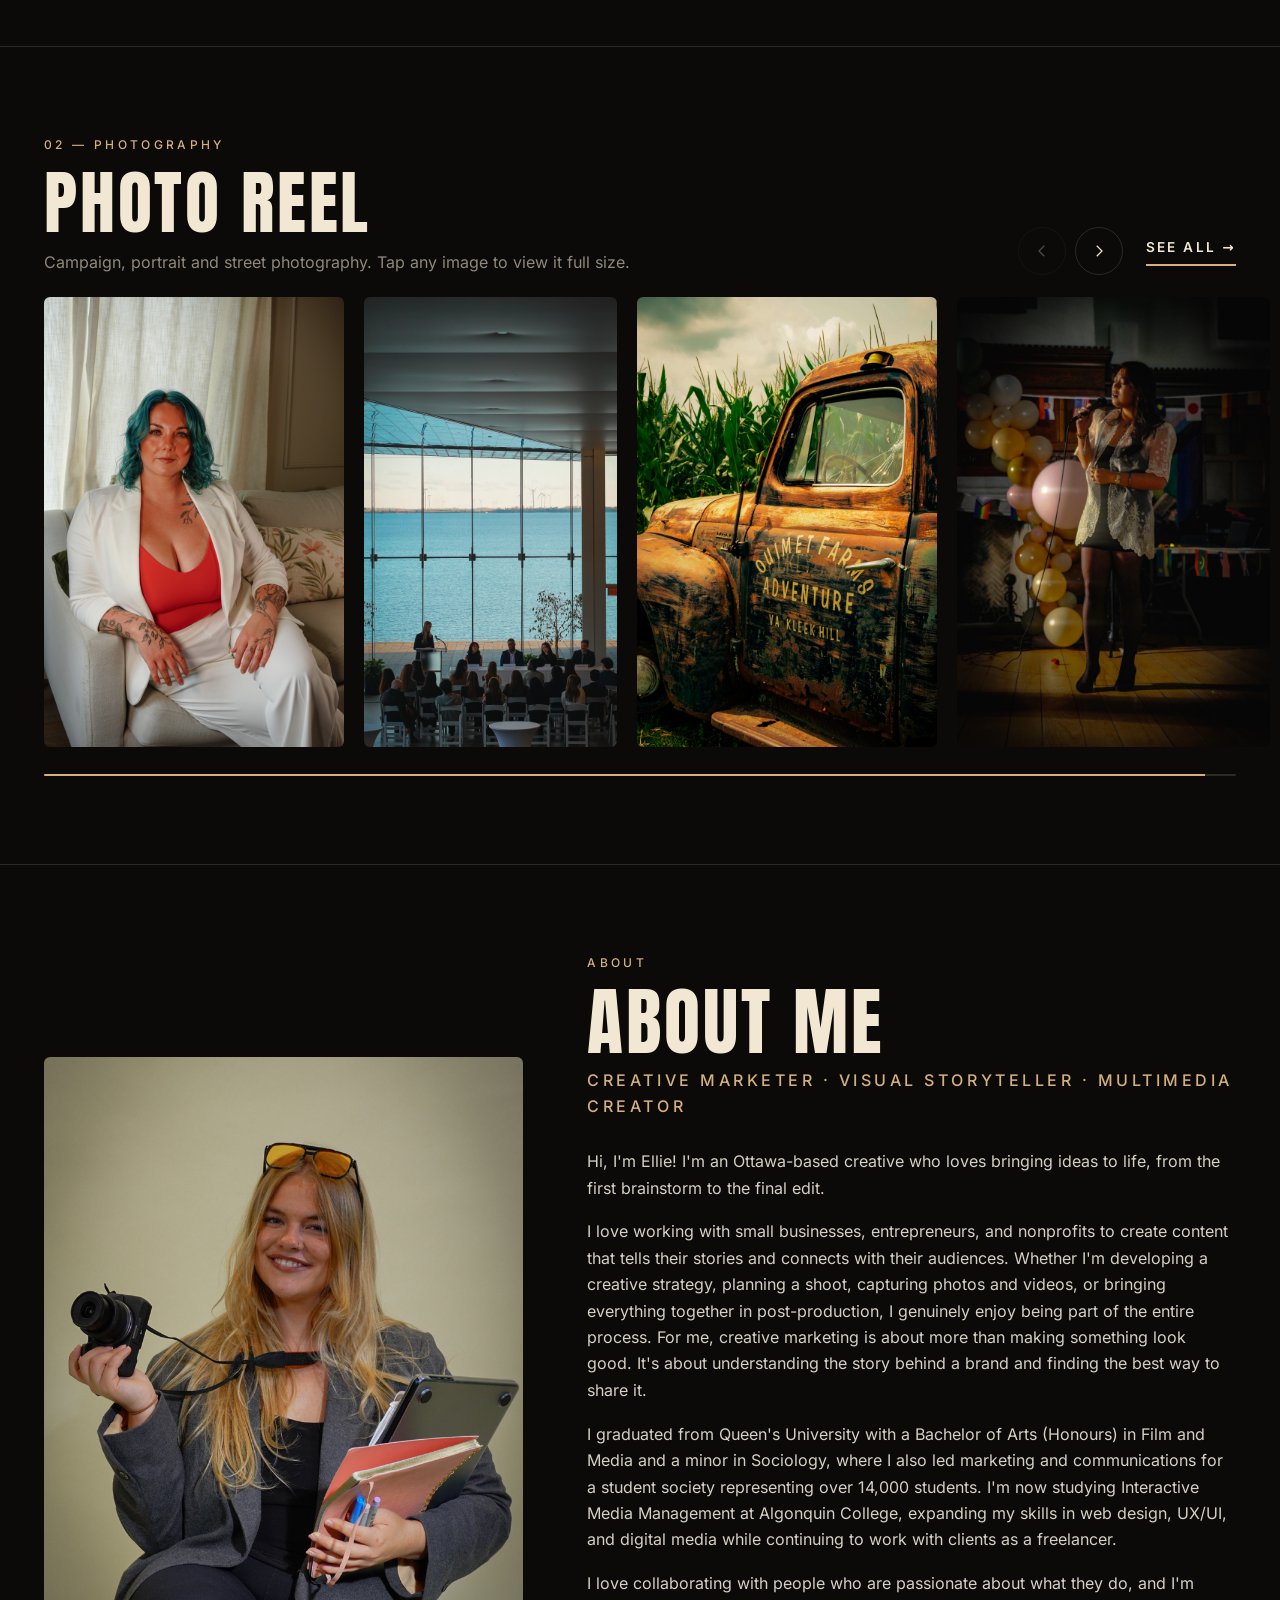
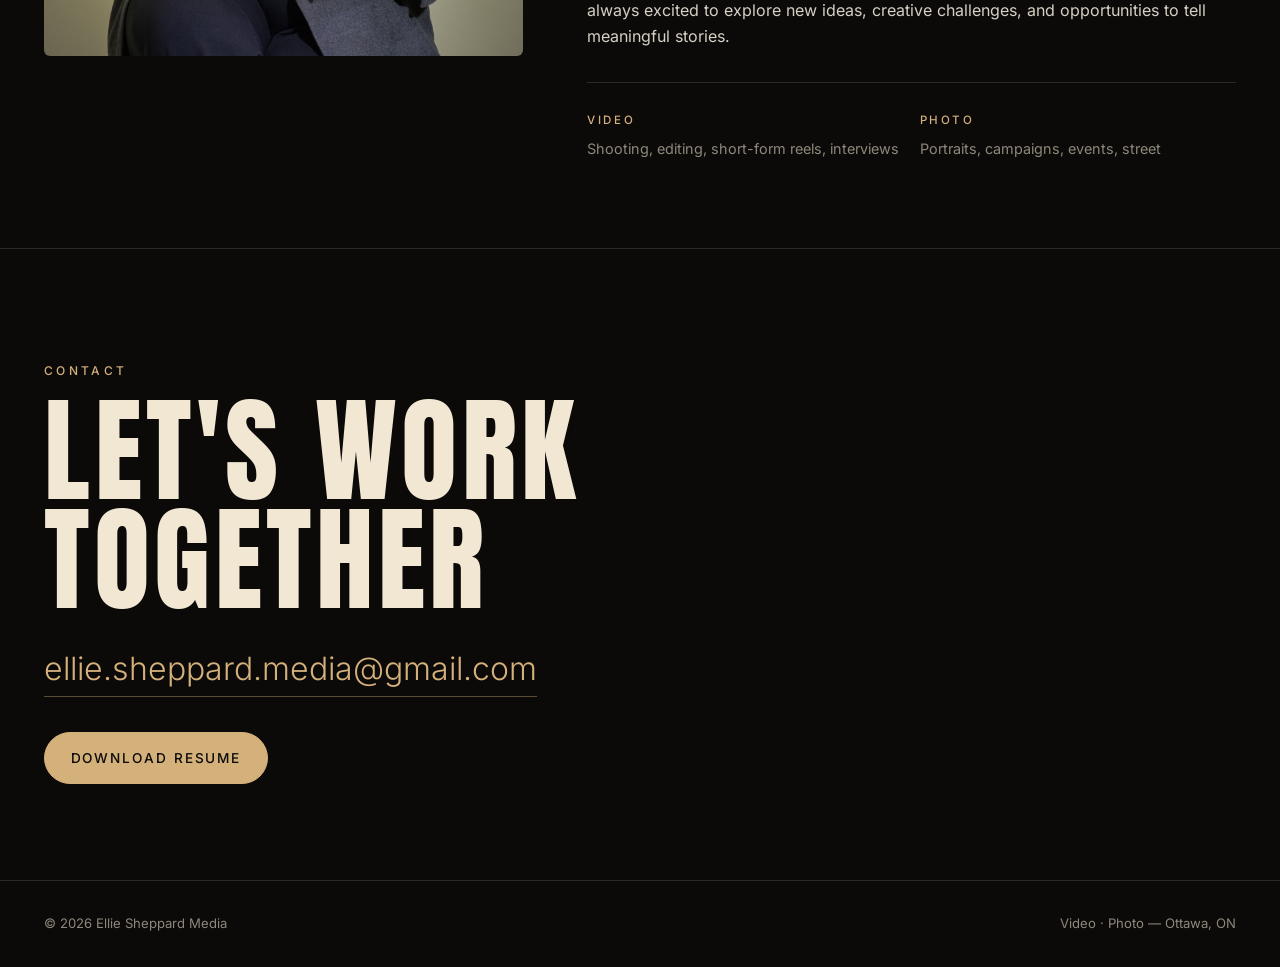
==== commit c5c5d1b8: "fixed resume" ====
--- a/index.html
+++ b/index.html
@@ -197,7 +197,7 @@
         <a class="email" href="mailto:ellie.sheppard.media@gmail.com">ellie.sheppard.media@gmail.com</a>
         <div class="btn-row">
           <!-- CHANGE: put resume.pdf in the main folder -->
-          <a class="btn" href="resume.pdf" target="_blank" rel="noopener">Download résumé</a>
+          <a class="btn" href="resume.pdf" target="_blank" rel="noopener">Download resume</a>
         </div>
       </div>
     </section>
